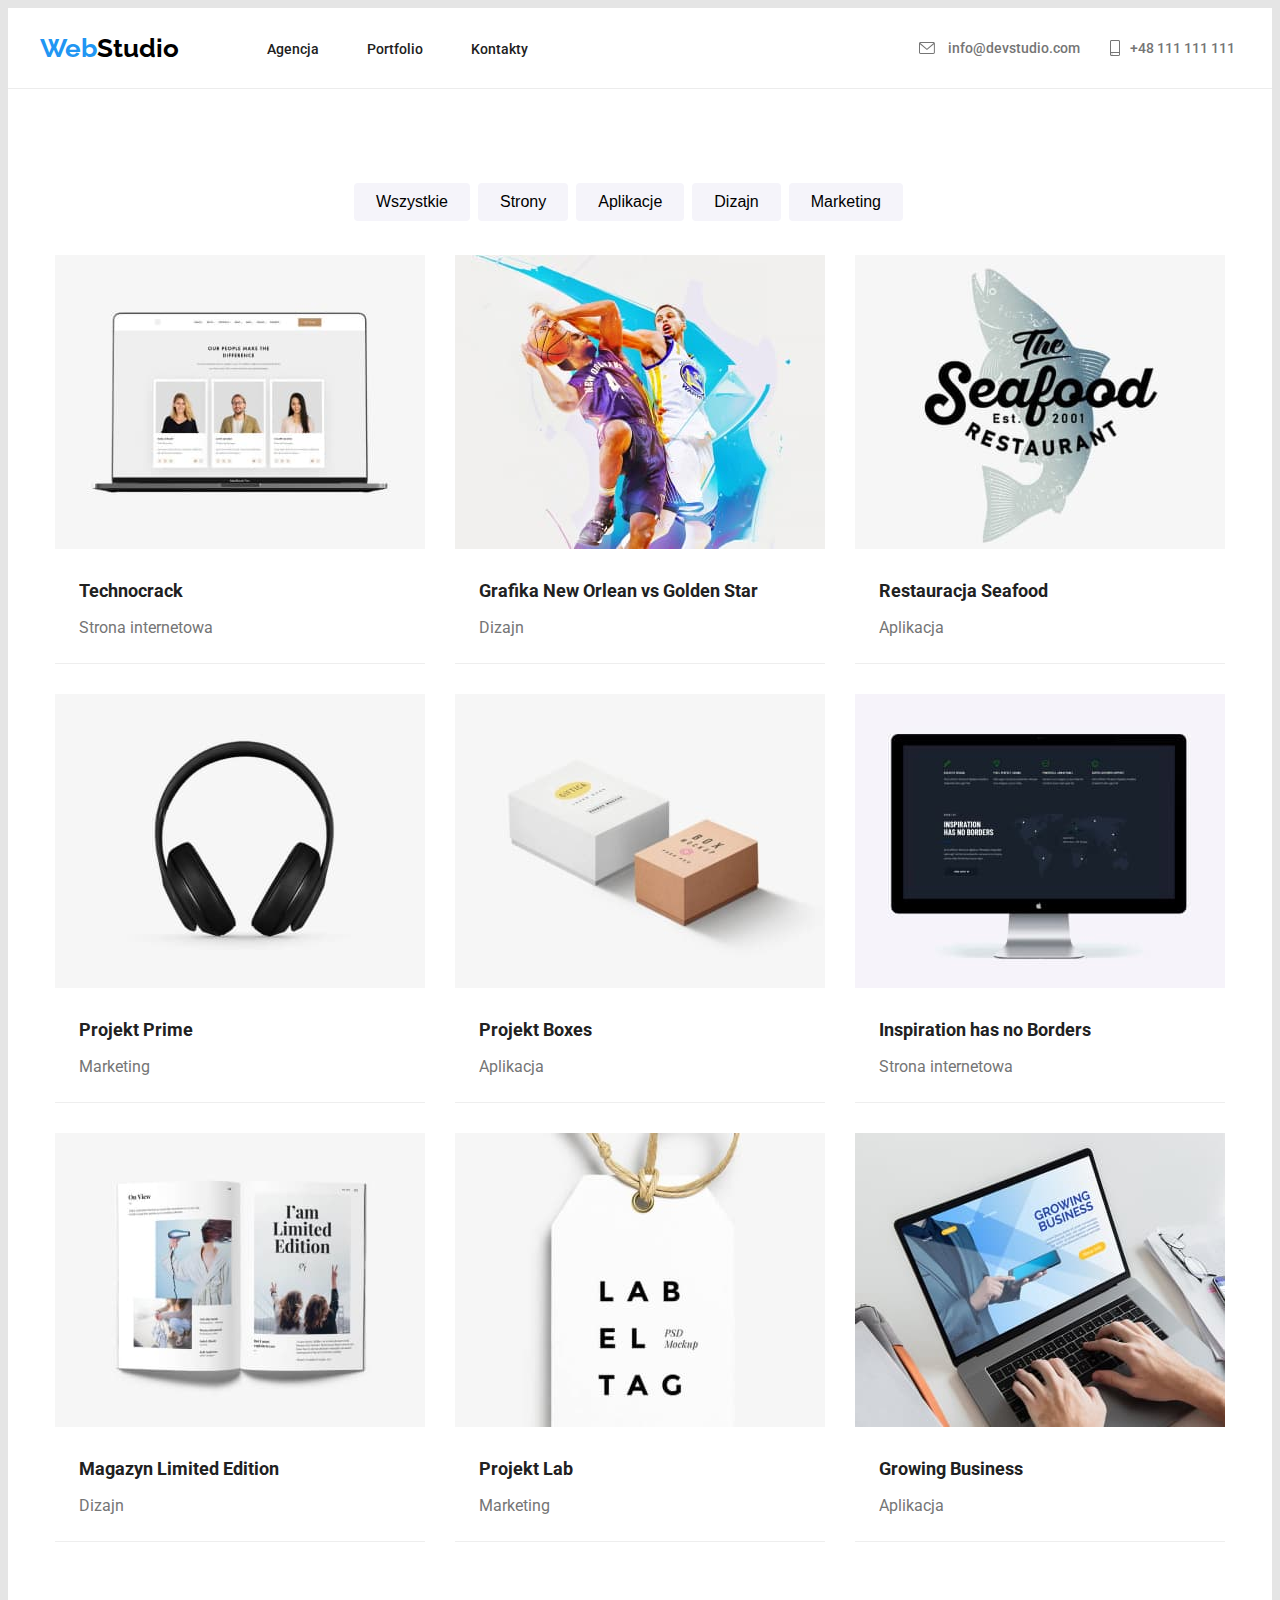
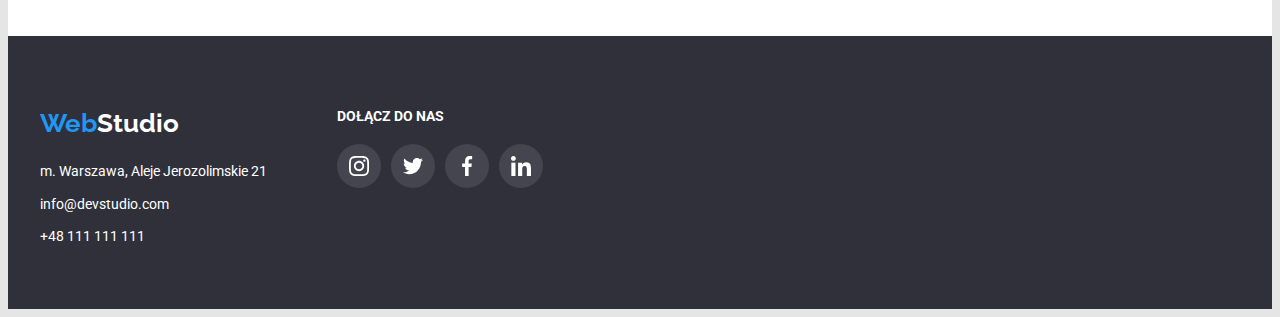
==== portfolio.html @ 3b5bdf41 "feat: init" ====
<!DOCTYPE html>
<html lang="pl">
  <head>
    <meta charset="utf-8" />
    <title>Homework2 - Portfolio</title>
    <link
      rel="stylesheet"
      href="https://cdnjs.cloudflare.com/ajax/libs/modern-normalize/1.1.0/modern-normalize.min.css"
      integrity="sha512-wpPYUAdjBVSE4KJnH1VR1HeZfpl1ub8YT/NKx4PuQ5NmX2tKuGu6U/JRp5y+Y8XG2tV+wKQpNHVUX03MfMFn9Q=="
      crossorigin="anonymous"
      referrerpolicy="no-referrer"
    />
    <link rel="preconnect" href="https://fonts.googleapis.com" />
    <link rel="preconnect" href="https://fonts.gstatic.com" crossorigin />
    <link
      href="https://fonts.googleapis.com/css2?family=Montserrat:wght@400;700&family=Raleway:wght@700&family=Roboto:wght@400;500;700;900&display=swap"
      rel="stylesheet"
    />
    <link href="./css/styles.css" rel="stylesheet" />
  </head>
  <body>
    <header class="navigation">
      <div class="navigate2 container">
        <a class="mainlogo2" href="./index.html"
          ><span class="main-web">Web</span>Studio</a
        >
        <nav class="nav-points2">
          <ul class="main-link2">
            <li><a class="link-header" href="./index.html">Agencja</a></li>
            <li>
              <a class="link-header" href="./portfolio.html">Portfolio</a>
            </li>
            <li><a class="link-header" href="#">Kontakty</a></li>
          </ul>
        </nav>
        <ul class="main-contact">
          <li class="mail-header">
            <svg class="klickme" width="16" height="12">
              <use href="./images/icons.svg#icon-envelope"></use>
            </svg>
            <a class="link-contact" href="mailto:info@devstudio.com"
              >info@devstudio.com</a
            >
          </li>
          <li class="phone-header">
            <svg class="klickme" width="10" height="16">
              <use href="./images/icons.svg#icon-smartphone"></use>
            </svg>
            <a class="link-contact" href="tel:48111111111">+48 111 111 111</a>
          </li>
        </ul>
      </div>
    </header>
    <main>
      <section class="section collection">
        <div class="works container">
          <ul class="buttons-portfolio">
            <li>
              <button class="button-portfolio" type="button">Wszystkie</button>
            </li>
            <li>
              <button class="button-portfolio" type="button">Strony</button>
            </li>
            <li>
              <button class="button-portfolio" type="button">Aplikacje</button>
            </li>
            <li>
              <button class="button-portfolio" type="button">Dizajn</button>
            </li>
            <li>
              <button class="button-portfolio" type="button">Marketing</button>
            </li>
          </ul>
          <ul class="card-set">
            <li class="card">
              <img
                src="./images/portfolio/portfolio-technocrack.jpg"
                alt="Ekran Laptopa"
                width="370"
                height="294"
              />
              <h3 class="subtitle">Technocrack</h3>
              <p class="description">Strona internetowa</p>
            </li>
            <li class="card">
              <img
                src="./images/portfolio/portfolio-neworlean.jpg"
                alt="Koszykarze"
                width="370"
                height="294"
              />
              <h3 class="subtitle">Grafika New Orlean vs Golden Star</h3>
              <p class="description">Dizajn</p>
            </li>
            <li class="card">
              <img
                src="./images/portfolio/portfolio-restaurant.jpg"
                alt="Logo restauracji"
                width="370"
                height="294"
              />
              <h3 class="subtitle">Restauracja Seafood</h3>
              <p class="description">Aplikacja</p>
            </li>
            <li class="card">
              <img
                src="./images/portfolio/portfolio-projektprime.jpg"
                alt="Ałuchawki bezprzewodowe"
                width="370"
                height="294"
              />
              <h3 class="subtitle">Projekt Prime</h3>
              <p class="description">Marketing</p>
            </li>
            <li class="card">
              <img
                src="./images/portfolio/portfolio-projectboxes.jpg"
                alt="Pudełka"
                width="370"
                height="294"
              />
              <h3 class="subtitle">Projekt Boxes</h3>
              <p class="description">Aplikacja</p>
            </li>
            <li class="card">
              <img
                src="./images/portfolio/portfolio-inspiration.jpg"
                alt="Ekran monitora"
                width="370"
                height="294"
              />
              <h3 class="subtitle">Inspiration has no Borders</h3>
              <p class="description">Strona internetowa</p>
            </li>
            <li class="card">
              <img
                src="./images/portfolio/portfolio-magazine.jpg"
                alt="Periodyk"
                width="370"
                height="294"
              />
              <h3 class="subtitle">Magazyn Limited Edition</h3>
              <p class="description">Dizajn</p>
            </li>
            <li class="card">
              <img
                src="./images/portfolio/portfolio-projektlab.jpg"
                alt="Zawieszka"
                width="370"
                height="294"
              />
              <h3 class="subtitle">Projekt Lab</h3>
              <p class="description">Marketing</p>
            </li>
            <li class="card">
              <img
                src="./images/portfolio/portfolio-growingbusiness.jpg"
                alt="Notebook"
                width="370"
                height="294"
              />
              <h3 class="subtitle">Growing Business</h3>
              <p class="description">Aplikacja</p>
            </li>
          </ul>
        </div>
      </section>
    </main>
    <footer class="contact-information">
      <div class="footer-block container">
        <address>
          <ul class="footer-info">
            <li class="footnote-1">
              <a class="footer-logo" href="#"
                ><span class="footer-web">Web</span>Studio</a
              >
            </li>
            <li class="footnote-2">
              <a
                class="footer-info footer-link"
                href="https://goo.gl/maps/q1RyGz1hN1sTiuzN9"
                target="_blank"
                >m. Warszawa, Aleje Jerozolimskie 21</a
              >
            </li>
            <li class="footnote-2">
              <a
                class="footer-info footer-mail"
                href="mailto:info@devstudio.com"
                >info@devstudio.com</a
              >
            </li>
            <li class="footnote-2">
              <a class="footer-info footer-phone" href="tel:48111111111"
                >+48 111 111 111</a
              >
            </li>
          </ul>
        </address>
        <div class="joinus">
          <h5 class="joinus-headline">Dołącz do Nas</h5>
          <ul class="icons">
            <li class="icons-items">
              <svg width="20" height="20">
                <use href="./images/icons.svg#icon-instagram-2"></use>
              </svg>
            </li>
            <li class="icons-items">
              <svg width="20" height="20">
                <use href="./images/icons.svg#icon-twitter-1"></use>
              </svg>
            </li>
            <li class="icons-items">
              <svg width="20" height="20">
                <use href="./images/icons.svg#icon-facebook-1"></use>
              </svg>
            </li>
            <li class="icons-items">
              <svg width="20" height="20">
                <use href="./images/icons.svg#icon-linkedin-1"></use>
              </svg>
            </li>
          </ul>
        </div>
      </div>
    </footer>
  </body>
</html>
---- css/styles.css ----
:root {
  --first-background-color: #e5e5e5;
  --second-background-color: #2f303a;
  --third-background-color: #f5f4fa;
  --alternative-font-family: "raleway";
  --alternative-color: #757575;
  --logo-web-color: #2196f3;
  --logo-main-color: #000000;
  --main-color: #212121;
  --secondary-color: #ffffff;
  --color-filler: #afb1b8;
}
body {
  font-family: "Roboto", sans-serif;
  background-color: var(--first-background-color);
  color: var(--main-color);
}

.navigation {
  background-color: var(--secondary-color);
  border-bottom: 1px solid #ececec;
}

.main-web {
  color: var(--logo-web-color);
  font-weight: 700;
  font-family: var(--alternative-font-family);
  font-size: 26px;
  line-height: 1.17;
  text-decoration: none;
}
.mainlogo {
  color: var(--logo-main-color);
  font-weight: 700;
  font-size: 26px;
  line-height: 1.17;
  font-family: var(--alternative-font-family);
  text-decoration: none;
}
.mainlogo:hover,
.mainlogo:focus {
  color: var(--logo-web-color);
}
.link-header {
  color: var(--main-color);
  font-weight: 500;
  font-size: 14px;
  line-height: 1.17;
  text-decoration: none;
}

.link-header:hover,
.link-header:focus {
  color: var(--logo-web-color);
}
.link-contact {
  color: var(--alternative-color);
  text-decoration: none;
  font-weight: 500;
  font-size: 14px;
  line-height: 1.17;
}
.link-contact2 {
  color: var(--alternative-color);
  text-decoration: none;
  font-weight: 500;
  font-size: 14px;
  line-height: 1.17;
  width: 110px;
}

.link-contact2:hover,
.link-contact2:focus {
  color: var(--logo-web-color);
}

.link-contact:hover,
.link-contact:focus {
  color: var(--logo-web-color);
}
.main {
  background-color: var(--secondary-color);
}
.main-page {
  background-color: var(--second-background-color);
  background-image: linear-gradient(
      0deg,
      rgba(47, 48, 58, 0.4) 0%,
      rgba(47, 48, 58, 0.4) 100%
    ),
    url("../images/header/Img-header.jpg");
  background-size: cover;
  background-position: center;
  background-repeat: no-repeat;

  max-width: 1600px;
  margin: 0 auto;
}
.main-heading {
  color: var(--secondary-color);
  font-weight: 900;
  font-size: 44px;
  line-height: 1.36;
  width: 696px;
  margin-top: 200px;
  margin-bottom: 30px;
  text-align: center;
}
.button-heading {
  background-color: var(--logo-web-color);
  color: var(--secondary-color);
  font-weight: 700;
  font-size: 16px;
  line-height: 1.87;
  cursor: pointer;
  border: 0px solid;
  border-radius: 4px;
  width: 200px;
  margin-top: 30px;
  margin-bottom: 200px;
  padding: 10px 41px 10px 42px;
}

.advantages-heading {
  margin-top: 30px;
  margin-bottom: 10px;
}

.advantages {
  color: var(--alternative-color);
  display: flex;
  flex-direction: column;
  font-size: 14px;
  line-height: 1.71;
  margin: 0;
}
.aboutus {
  width: 352px;
  margin-bottom: 50px;
  margin-top: 0;
}
.ourteam {
  background-color: var(--third-background-color);
}

.ourteam-headline {
  width: 209px;
  margin-bottom: 50px;
}
.last-name {
  font-weight: 500;
  font-size: 16px;
  line-height: 1.17;
  margin: 30px 99px 10px 99px;
}

.job-name {
  color: var(--alternative-color);
  font-size: 16px;
  line-height: 1.17;
  margin-top: 10px;
  margin-bottom: 16px;
}

.contact-information {
  background-color: var(--second-background-color);
  padding-top: 72px;
  padding-bottom: 60px;
}
.footer-logo {
  color: var(--secondary-color);
  font-family: var(--alternative-font-family);
  font-weight: 700;
  font-size: 26px;
  line-height: 1.17;
  font-style: normal;
  text-decoration: none;
  width: 145px;
}
.footer-logo:hover,
.footer-logo:focus {
  color: var(--logo-web-color);
}
.footer-web {
  color: var(--logo-web-color);
  font-family: var(--alternative-font-family);
  font-weight: 700;
  font-size: 26px;
  line-height: 1.17;
}
.footer-info {
  color: var(--secondary-color);
  text-decoration: none;
  font-family: "Roboto";
  font-style: normal;
  font-size: 14px;
  line-height: 1.71;
  margin: 0;
}
.footer-info:hover,
.footer-info:focus {
  color: var(--logo-web-color);
}
.button-portfolio {
  font-weight: 500;
  background-color: var(--third-background-color);
  font-size: 16px;
  line-height: 1.62;
  cursor: pointer;
  padding: 6px 22px;
  border: 0px solid;
  border-radius: 4px;
}

.button-portfolio:hover,
.button-portfolio:focus {
  font-weight: 500;
  font-size: 16px;
  line-height: 1.62;
  color: var(--secondary-color);
  background-color: var(--logo-web-color);
}
.subtitle {
  font-weight: 700;
  font-size: 18px;
  line-height: 2;
  width: 322px;
  padding-left: 24px;
  margin-top: 20px;
  margin-bottom: 4px;
}
.description {
  color: var(--alternative-color);
  font-size: 16px;
  line-height: 1.87;
  width: 322px;
  padding-left: 24px;
  margin-top: 0;
  margin-bottom: 20px;
}
.container {
  width: 1200px;
  margin: 0 auto;
}
ul {
  list-style-type: none;
  padding: 0;
}
.main-link {
  display: flex;
  justify-content: space-between;
  gap: 46px;
}
.ouradvantages {
  width: 1170px;
  display: flex;
  margin: 0 auto;
}

.adventages-list {
  display: flex;
  gap: 30px;
  margin: 0;
}
.adventages-item {
  width: 270px;
}
.advantages-heading {
  width: 270px;
}
.section {
  padding-top: 94px;
  padding-bottom: 94px;
}
.ourteam {
  display: flex;
}
.card-set {
  width: 1170px;
  display: flex;
  flex-wrap: wrap;
  gap: 30px;
  padding: 0;
  margin: 0;
}
.card {
  flex-basis: calc((100% - 2 * 30px) / 3);
  border-bottom: 1px solid #eeeeee;
}
.buttons-portfolio {
  width: 572px;
  display: flex;
  gap: 8px;
  margin-bottom: 34px;
  margin-top: 0;
}
.main-link2 {
  gap: 46px;
}

.section-aboutus {
  width: 1170px;
  margin: 0 auto;
  flex-wrap: wrap;
  justify-content: center;
}
.whatwedo {
  display: flex;
  gap: 30px;
  justify-content: center;
  margin: 0;
}
.examples {
  flex-basis: calc((100% - 2 * 30px) / 3);
}
.section-we {
  display: flex;
  flex-wrap: wrap;
  justify-content: center;
}
.ourteam {
  display: flex;
  flex-wrap: wrap;
  justify-content: center;
}
.leaders {
  display: flex;
  flex-wrap: wrap;
  justify-content: center;
  margin: 0 auto;
}
.workers {
  display: flex;
  width: 1170px;
  gap: 30px;
  margin: 0;
}
.workers-data {
  display: flex;
  flex-basis: calc((100% - 3 * 30px) / 4);
  flex-wrap: wrap;
  justify-content: center;
  box-shadow: 0px 1px 3px rgba(0, 0, 0, 0.12), 0px 1px 1px rgba(0, 0, 0, 0.14),
    0px 2px 1px rgba(0, 0, 0, 0.2);
  border-radius: 0px 0px 4px 4px;
  background-color: var(--secondary-color);
}
.collection {
  display: flex;
  flex-wrap: wrap;
  justify-content: center;
}
.works {
  display: flex;
  flex-wrap: wrap;
  justify-content: center;
}
.navigate {
  display: flex;
  flex-wrap: wrap;
  align-items: center;
  flex-wrap: wrap;
  margin: 0 auto;
  justify-content: space-between;
  height: 80px;
}

.navigate2 {
  display: flex;
  flex-wrap: wrap;
  align-items: center;
  flex-wrap: wrap;
  justify-content: space-between;
  height: 80px;
}

.main-contact {
  display: flex;
  gap: 30px;
  align-items: center;
}
.general {
  display: flex;
  align-items: center;
  flex-direction: column;
  margin: 0 auto;
}

.main-link2 {
  width: 261px;
  display: flex;
  justify-content: space-between;
}
.mainlogo2 {
  color: var(--logo-main-color);
  font-weight: 700;
  font-size: 26px;
  line-height: 1.17;
  font-family: var(--alternative-font-family);
  text-decoration: none;
}
.nav-points {
  display: flex;
  flex: 1;
  padding-left: 93px;
}
.nav-points2 {
  display: flex;
  flex: 1;
  padding-left: 88px;
}
.ourassets {
  padding-bottom: 0;
}

.footnote-1 {
  padding-bottom: 20px;
}
.footnote-2:not(:last-child) {
  padding-bottom: 9px;
}
.mail-header {
  width: 161px;
  display: flex;
  align-items: center;
  gap: 10px;
  justify-content: space-between;
}
.phone-header {
  width: 130px;
  display: flex;
  gap: 10px;
  align-items: center;
}
.feature {
  display: flex;
  justify-content: center;
  background-color: var(--third-background-color);
  border-radius: 4px;
}
.socials {
  display: flex;
  width: 206px;
  gap: 10px;
  margin-bottom: 18px;
}
.our-clients {
  width: 1170px;
  background-color: var(--secondary-color);
  display: flex;
  justify-content: space-between;
  margin: 0 auto;
}
h2 {
  font-weight: 700;
  font-size: 36px;
  line-height: 1.17;
}
h5 {
  font-weight: 700;
  font-size: 14px;
  line-height: 1.17;
}
.logo {
  display: flex;
  flex-wrap: wrap;
  justify-content: center;
  margin: 0 auto;
}
.examples {
  display: flex;
  gap: 30px;
  margin: 0;
}
.examples-items {
  fill: var(--color-filler);
  width: 170px;
  border: 1px solid #afb1b8;
  border-radius: 4px;
  display: flex;
  justify-content: center;
}
.ourclients-headline {
  margin-top: 0;
  margin-bottom: 50px;
}
.joinus-headline {
  width: 113px;
  text-transform: uppercase;
  color: var(--secondary-color);
  margin: 0;
}
.footer-block {
  display: flex;
  gap: 70px;
}
.joinus {
  display: flex;
  width: 206px;
  flex-direction: column;
  gap: 20px;
}
.icons {
  display: flex;
  margin: 0;
  gap: 10px;
}
.card:hover {
  box-shadow: 0px 1px 3px rgba(0, 0, 0, 0.12), 0px 1px 1px rgba(0, 0, 0, 0.14),
    0px 2px 1px rgba(0, 0, 0, 0.2);
  border-radius: 0px 0px 4px 4px;
}
.button-portfolio:hover,
.button-portfolio:focus {
  box-shadow: 0px 3px 1px rgba(0, 0, 0, 0.1), 0px 1px 2px rgba(0, 0, 0, 0.08),
    0px 2px 2px rgba(0, 0, 0, 0.12);
  border-radius: 4px;
}
.mail-header:hover svg {
  fill: var(--logo-web-color);
}
.phone-header:hover svg {
  fill: var(--logo-web-color);
}
.examples-items:hover svg {
  fill: var(--logo-web-color);
  border: 1px solid var(--logo-web-color);
}
.klickme {
  fill: #757575;
}
.icons-items {
  display: flex;
  width: 44px;
  height: 44px;
  border: 1px;
  border-radius: 50%;
  align-items: center;
  justify-content: center;
  fill: white;
  background-color: rgba(255, 255, 255, 0.1);
}

.icons-items:hover {
  background-color: var(--logo-web-color);
}
.media-icons {
  fill: #afb1b8;
  width: 44px;
  height: 44px;
  border: 1px;
  border-radius: 50%;
  align-items: center;
  justify-content: center;
}
.media-icons:hover {
  background-color: #2196f3;
  fill: var(--secondary-color);
}
.media-icons {
  display: flex;
  fill: #afb1b8;
  width: 44px;
  height: 44px;
  border: 1px;
  border-radius: 50%;
  align-items: center;
  justify-content: center;
}
main {
  background-color: var(--secondary-color);
}
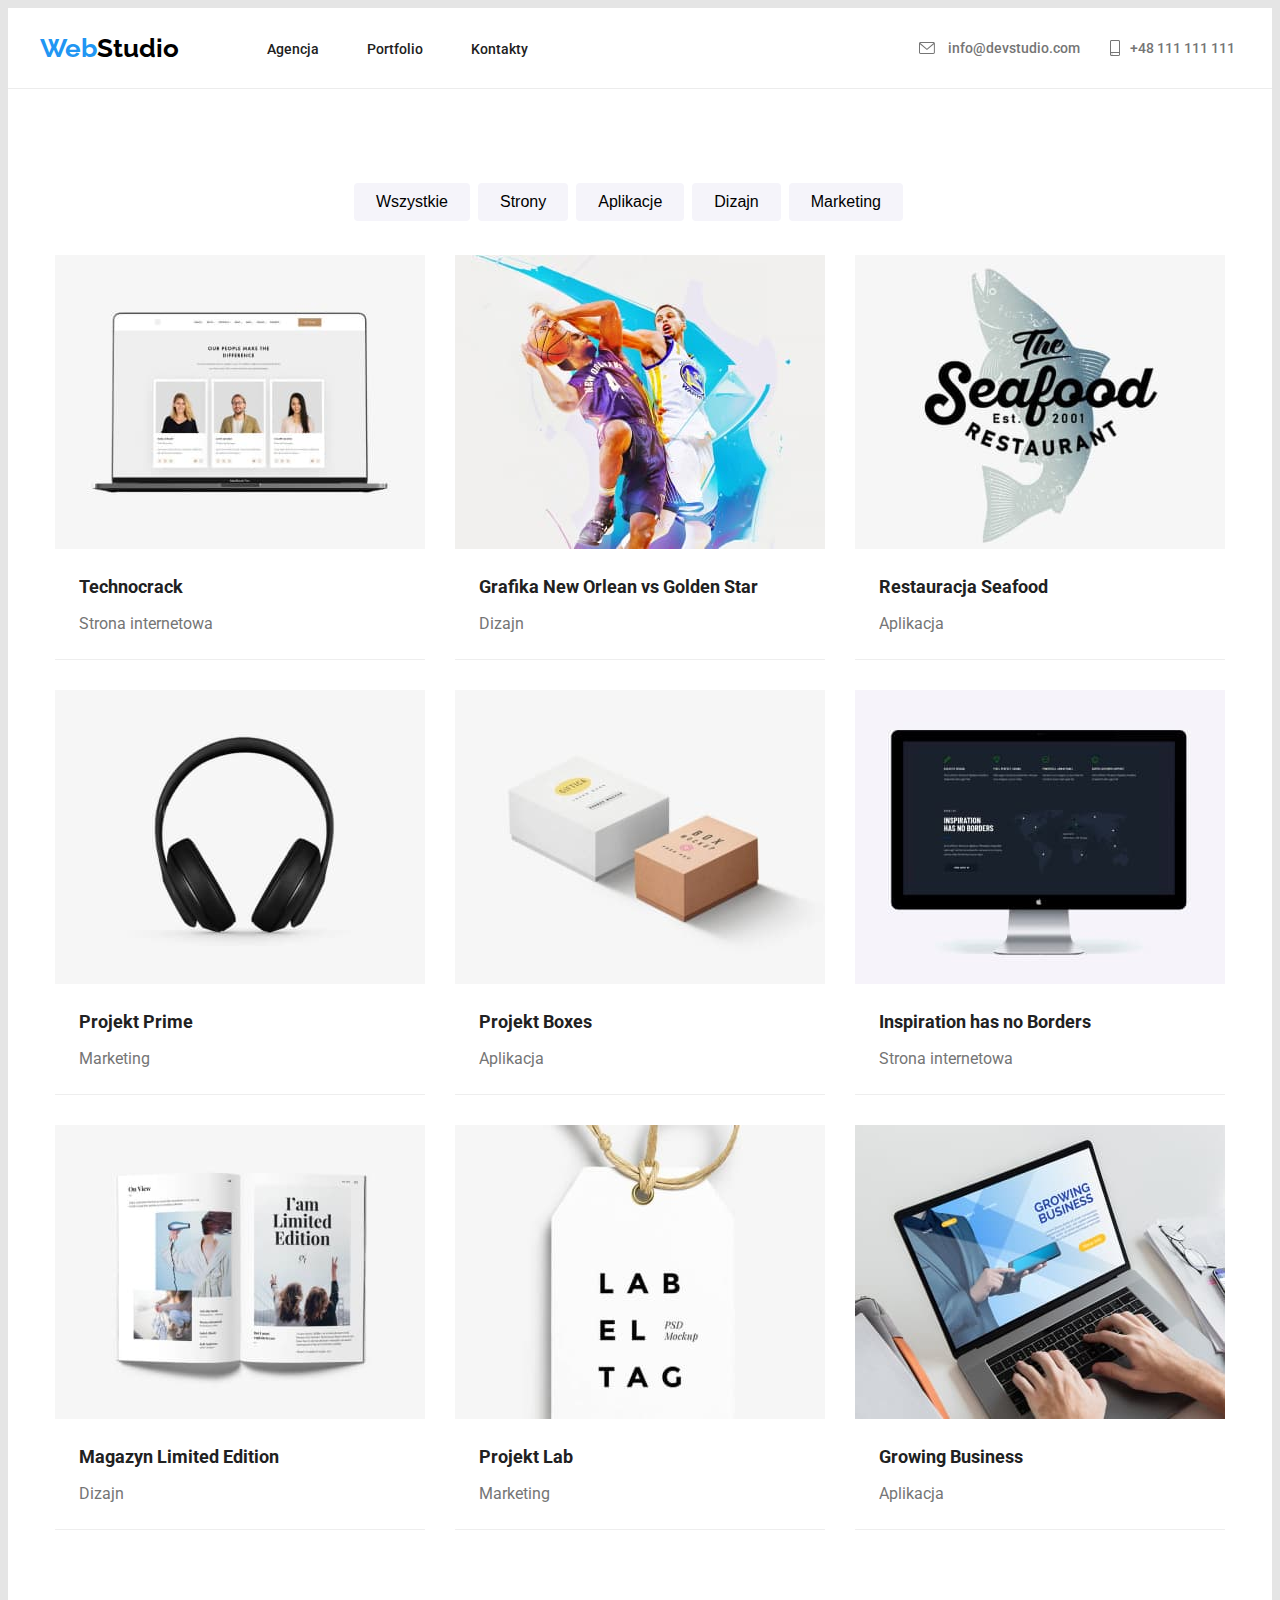
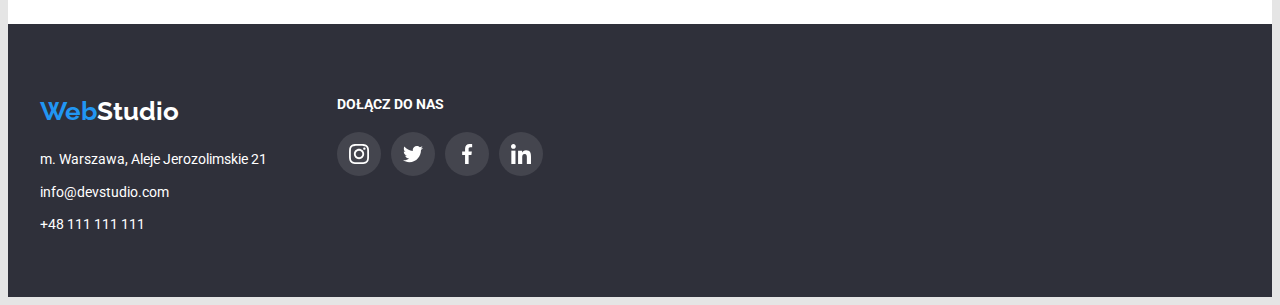
==== commit 71fb641e: "overflow added" ====
--- a/portfolio.html
+++ b/portfolio.html
@@ -73,92 +73,182 @@
           </ul>
           <ul class="card-set">
             <li class="card">
-              <img
-                src="./images/portfolio/portfolio-technocrack.jpg"
-                alt="Ekran Laptopa"
-                width="370"
-                height="294"
-              />
+              <div class="box">
+                <img
+                  src="./images/portfolio/portfolio-technocrack.jpg"
+                  alt="Ekran Laptopa"
+                  width="370"
+                  height="294"
+                />
+                <div class="overlay-card">
+                  <p>
+                    Technocrack jest popularną platformą wykorzystywaną do
+                    rozpowszechniania koronawirusa. Firmy wykorzystują tę
+                    platformę do celów szkiegowskich i ataków na
+                    niezabezpieczone serwery konkurencji
+                  </p>
+                </div>
+              </div>
               <h3 class="subtitle">Technocrack</h3>
               <p class="description">Strona internetowa</p>
             </li>
             <li class="card">
-              <img
-                src="./images/portfolio/portfolio-neworlean.jpg"
-                alt="Koszykarze"
-                width="370"
-                height="294"
-              />
+              <div class="box">
+                <img
+                  src="./images/portfolio/portfolio-neworlean.jpg"
+                  alt="Koszykarze"
+                  width="370"
+                  height="294"
+                />
+                <div class="overlay-card">
+                  <p>
+                    Technocrack jest popularną platformą wykorzystywaną do
+                    rozpowszechniania koronawirusa. Firmy wykorzystują tę
+                    platformę do celów szkiegowskich i ataków na
+                    niezabezpieczone serwery konkurencji
+                  </p>
+                </div>
+              </div>
               <h3 class="subtitle">Grafika New Orlean vs Golden Star</h3>
               <p class="description">Dizajn</p>
             </li>
             <li class="card">
-              <img
-                src="./images/portfolio/portfolio-restaurant.jpg"
-                alt="Logo restauracji"
-                width="370"
-                height="294"
-              />
+              <div class="box">
+                <img
+                  src="./images/portfolio/portfolio-restaurant.jpg"
+                  alt="Logo restauracji"
+                  width="370"
+                  height="294"
+                />
+                <div class="overlay-card">
+                  <p>
+                    Technocrack jest popularną platformą wykorzystywaną do
+                    rozpowszechniania koronawirusa. Firmy wykorzystują tę
+                    platformę do celów szkiegowskich i ataków na
+                    niezabezpieczone serwery konkurencji
+                  </p>
+                </div>
+              </div>
               <h3 class="subtitle">Restauracja Seafood</h3>
               <p class="description">Aplikacja</p>
             </li>
             <li class="card">
-              <img
-                src="./images/portfolio/portfolio-projektprime.jpg"
-                alt="Ałuchawki bezprzewodowe"
-                width="370"
-                height="294"
-              />
+              <div class="box">
+                <img
+                  src="./images/portfolio/portfolio-projektprime.jpg"
+                  alt="Ałuchawki bezprzewodowe"
+                  width="370"
+                  height="294"
+                />
+                <div class="overlay-card">
+                  <p>
+                    Technocrack jest popularną platformą wykorzystywaną do
+                    rozpowszechniania koronawirusa. Firmy wykorzystują tę
+                    platformę do celów szkiegowskich i ataków na
+                    niezabezpieczone serwery konkurencji
+                  </p>
+                </div>
+              </div>
               <h3 class="subtitle">Projekt Prime</h3>
               <p class="description">Marketing</p>
             </li>
             <li class="card">
-              <img
-                src="./images/portfolio/portfolio-projectboxes.jpg"
-                alt="Pudełka"
-                width="370"
-                height="294"
-              />
+              <div class="box">
+                <img
+                  src="./images/portfolio/portfolio-projectboxes.jpg"
+                  alt="Pudełka"
+                  width="370"
+                  height="294"
+                />
+                <div class="overlay-card">
+                  <p>
+                    Technocrack jest popularną platformą wykorzystywaną do
+                    rozpowszechniania koronawirusa. Firmy wykorzystują tę
+                    platformę do celów szkiegowskich i ataków na
+                    niezabezpieczone serwery konkurencji
+                  </p>
+                </div>
+              </div>
               <h3 class="subtitle">Projekt Boxes</h3>
               <p class="description">Aplikacja</p>
             </li>
             <li class="card">
-              <img
-                src="./images/portfolio/portfolio-inspiration.jpg"
-                alt="Ekran monitora"
-                width="370"
-                height="294"
-              />
+              <div class="box">
+                <img
+                  src="./images/portfolio/portfolio-inspiration.jpg"
+                  alt="Ekran monitora"
+                  width="370"
+                  height="294"
+                />
+                <div class="overlay-card">
+                  <p>
+                    Technocrack jest popularną platformą wykorzystywaną do
+                    rozpowszechniania koronawirusa. Firmy wykorzystują tę
+                    platformę do celów szkiegowskich i ataków na
+                    niezabezpieczone serwery konkurencji
+                  </p>
+                </div>
+              </div>
               <h3 class="subtitle">Inspiration has no Borders</h3>
               <p class="description">Strona internetowa</p>
             </li>
             <li class="card">
-              <img
-                src="./images/portfolio/portfolio-magazine.jpg"
-                alt="Periodyk"
-                width="370"
-                height="294"
-              />
+              <div class="box">
+                <img
+                  src="./images/portfolio/portfolio-magazine.jpg"
+                  alt="Periodyk"
+                  width="370"
+                  height="294"
+                />
+                <div class="overlay-card">
+                  <p>
+                    Technocrack jest popularną platformą wykorzystywaną do
+                    rozpowszechniania koronawirusa. Firmy wykorzystują tę
+                    platformę do celów szkiegowskich i ataków na
+                    niezabezpieczone serwery konkurencji
+                  </p>
+                </div>
+              </div>
               <h3 class="subtitle">Magazyn Limited Edition</h3>
               <p class="description">Dizajn</p>
             </li>
             <li class="card">
-              <img
-                src="./images/portfolio/portfolio-projektlab.jpg"
-                alt="Zawieszka"
-                width="370"
-                height="294"
-              />
+              <div class="box">
+                <img
+                  src="./images/portfolio/portfolio-projektlab.jpg"
+                  alt="Zawieszka"
+                  width="370"
+                  height="294"
+                />
+                <div class="overlay-card">
+                  <p>
+                    Technocrack jest popularną platformą wykorzystywaną do
+                    rozpowszechniania koronawirusa. Firmy wykorzystują tę
+                    platformę do celów szkiegowskich i ataków na
+                    niezabezpieczone serwery konkurencji
+                  </p>
+                </div>
+              </div>
               <h3 class="subtitle">Projekt Lab</h3>
               <p class="description">Marketing</p>
             </li>
             <li class="card">
-              <img
-                src="./images/portfolio/portfolio-growingbusiness.jpg"
-                alt="Notebook"
-                width="370"
-                height="294"
-              />
+              <div class="box">
+                <img
+                  src="./images/portfolio/portfolio-growingbusiness.jpg"
+                  alt="Notebook"
+                  width="370"
+                  height="294"
+                />
+                <div class="overlay-card">
+                  <p>
+                    Technocrack jest popularną platformą wykorzystywaną do
+                    rozpowszechniania koronawirusa. Firmy wykorzystują tę
+                    platformę do celów szkiegowskich i ataków na
+                    niezabezpieczone serwery konkurencji
+                  </p>
+                </div>
+              </div>
               <h3 class="subtitle">Growing Business</h3>
               <p class="description">Aplikacja</p>
             </li>
--- a/css/styles.css
+++ b/css/styles.css
@@ -36,6 +36,8 @@
   line-height: 1.17;
   font-family: var(--alternative-font-family);
   text-decoration: none;
+  transition-duration: 250ms;
+  transition-timing-function: cubic-bezier(0.4, 0, 0.2, 1);
 }
 .mainlogo:hover,
 .mainlogo:focus {
@@ -47,6 +49,8 @@
   font-size: 14px;
   line-height: 1.17;
   text-decoration: none;
+  transition-duration: 250ms;
+  transition-timing-function: cubic-bezier(0.4, 0, 0.2, 1);
 }
 
 .link-header:hover,
@@ -59,6 +63,8 @@
   font-weight: 500;
   font-size: 14px;
   line-height: 1.17;
+  transition-duration: 250ms;
+  transition-timing-function: cubic-bezier(0.4, 0, 0.2, 1);
 }
 .link-contact2 {
   color: var(--alternative-color);
@@ -67,6 +73,8 @@
   font-size: 14px;
   line-height: 1.17;
   width: 110px;
+  transition-duration: 250ms;
+  transition-timing-function: cubic-bezier(0.4, 0, 0.2, 1);
 }
 
 .link-contact2:hover,
@@ -92,7 +100,6 @@
   background-size: cover;
   background-position: center;
   background-repeat: no-repeat;
-
   max-width: 1600px;
   margin: 0 auto;
 }
@@ -176,6 +183,8 @@
   font-style: normal;
   text-decoration: none;
   width: 145px;
+  transition-duration: 250ms;
+  transition-timing-function: cubic-bezier(0.4, 0, 0.2, 1);
 }
 .footer-logo:hover,
 .footer-logo:focus {
@@ -196,6 +205,8 @@
   font-size: 14px;
   line-height: 1.71;
   margin: 0;
+  transition-duration: 250ms;
+  transition-timing-function: cubic-bezier(0.4, 0, 0.2, 1);
 }
 .footer-info:hover,
 .footer-info:focus {
@@ -210,6 +221,8 @@
   padding: 6px 22px;
   border: 0px solid;
   border-radius: 4px;
+  transition-duration: 250ms;
+  transition-timing-function: cubic-bezier(0.4, 0, 0.2, 1);
 }
 
 .button-portfolio:hover,
@@ -286,13 +299,18 @@
 .card {
   flex-basis: calc((100% - 2 * 30px) / 3);
   border-bottom: 1px solid #eeeeee;
-}
+  transition-duration: 250ms;
+  transition-timing-function: cubic-bezier(0.4, 0, 0.2, 1);
+}
+
 .buttons-portfolio {
   width: 572px;
   display: flex;
   gap: 8px;
   margin-bottom: 34px;
   margin-top: 0;
+  transition-duration: 250ms;
+  transition-timing-function: cubic-bezier(0.4, 0, 0.2, 1);
 }
 .main-link2 {
   gap: 46px;
@@ -479,6 +497,8 @@
   border-radius: 4px;
   display: flex;
   justify-content: center;
+  transition-duration: 250ms;
+  transition-timing-function: cubic-bezier(0.4, 0, 0.2, 1);
 }
 .ourclients-headline {
   margin-top: 0;
@@ -516,7 +536,8 @@
     0px 2px 2px rgba(0, 0, 0, 0.12);
   border-radius: 4px;
 }
-.mail-header:hover svg {
+.mail-header:hover svg,
+.mail-header:focus svg {
   fill: var(--logo-web-color);
 }
 .phone-header:hover svg {
@@ -539,12 +560,15 @@
   justify-content: center;
   fill: white;
   background-color: rgba(255, 255, 255, 0.1);
+  transition-duration: 250ms;
+  transition-timing-function: cubic-bezier(0.4, 0, 0.2, 1);
 }
 
 .icons-items:hover {
   background-color: var(--logo-web-color);
 }
 .media-icons {
+  display: flex;
   fill: #afb1b8;
   width: 44px;
   height: 44px;
@@ -552,21 +576,104 @@
   border-radius: 50%;
   align-items: center;
   justify-content: center;
+  transition-duration: 250ms;
+  transition-timing-function: cubic-bezier(0.4, 0, 0.2, 1);
 }
 .media-icons:hover {
   background-color: #2196f3;
   fill: var(--secondary-color);
 }
-.media-icons {
-  display: flex;
-  fill: #afb1b8;
-  width: 44px;
-  height: 44px;
-  border: 1px;
-  border-radius: 50%;
-  align-items: center;
-  justify-content: center;
-}
+
 main {
   background-color: var(--secondary-color);
 }
+
+.is-hidden {
+  pointer-events: none;
+  visibility: hidden;
+  opacity: 0;
+  transition-property: visibility, opacity;
+  transition-duration: 5s;
+}
+
+.modal {
+  position: absolute;
+  width: 528px;
+  height: 581px;
+  background: #ffffff;
+  box-shadow: 0px 1px 3px rgba(0, 0, 0, 0.12), 0px 1px 1px rgba(0, 0, 0, 0.14),
+    0px 2px 1px rgba(0, 0, 0, 0.2);
+  border-radius: 4px;
+  opacity: 1;
+  visibility: visible;
+}
+.close-btn {
+  position: absolute;
+  cursor: pointer;
+  width: 30px;
+  height: 30px;
+  left: 490px;
+  top: 8px;
+  background: #ffffff;
+  border: 1px solid rgba(0, 0, 0, 0.1);
+  border-radius: 50%;
+}
+.ex {
+  position: absolute;
+  left: 22.23%;
+  top: 16.67%;
+}
+.backdrop {
+  position: absolute;
+  display: flex;
+  justify-content: center;
+  align-items: center;
+  width: 100vw;
+  height: 100vh;
+  left: 5px;
+  top: 0px;
+  background: rgba(0, 0, 0, 0.2);
+}
+.label {
+  width: 370px;
+  height: 70px;
+  color: var(--secondary-color);
+  font-weight: 700;
+  font-size: 14px;
+  line-height: 1.17;
+  text-transform: uppercase;
+  background-color: rgba(47, 48, 58, 0.8);
+  display: flex;
+  position: absolute;
+  bottom: 0;
+  justify-content: center;
+  align-items: center;
+}
+.aboutus-img {
+  position: relative;
+  width: 370px;
+  height: 294px;
+}
+.overlay-card {
+  position: absolute;
+  width: 370px;
+  height: 294px;
+  padding: 49px 45px 49px 24px;
+  background-color: rgba(33, 150, 243, 0.9);
+  font-weight: 400;
+  font-size: 18px;
+  color: var(--secondary-color);
+  top: 0;
+  left: 0;
+  transform: translateY(100%);
+  transition: transform 250ms ease;
+}
+.card:hover .overlay-card {
+  transform: translatey(0);
+}
+.box {
+  position: relative;
+  width: 370px;
+  height: 294px;
+  overflow: hidden;
+}
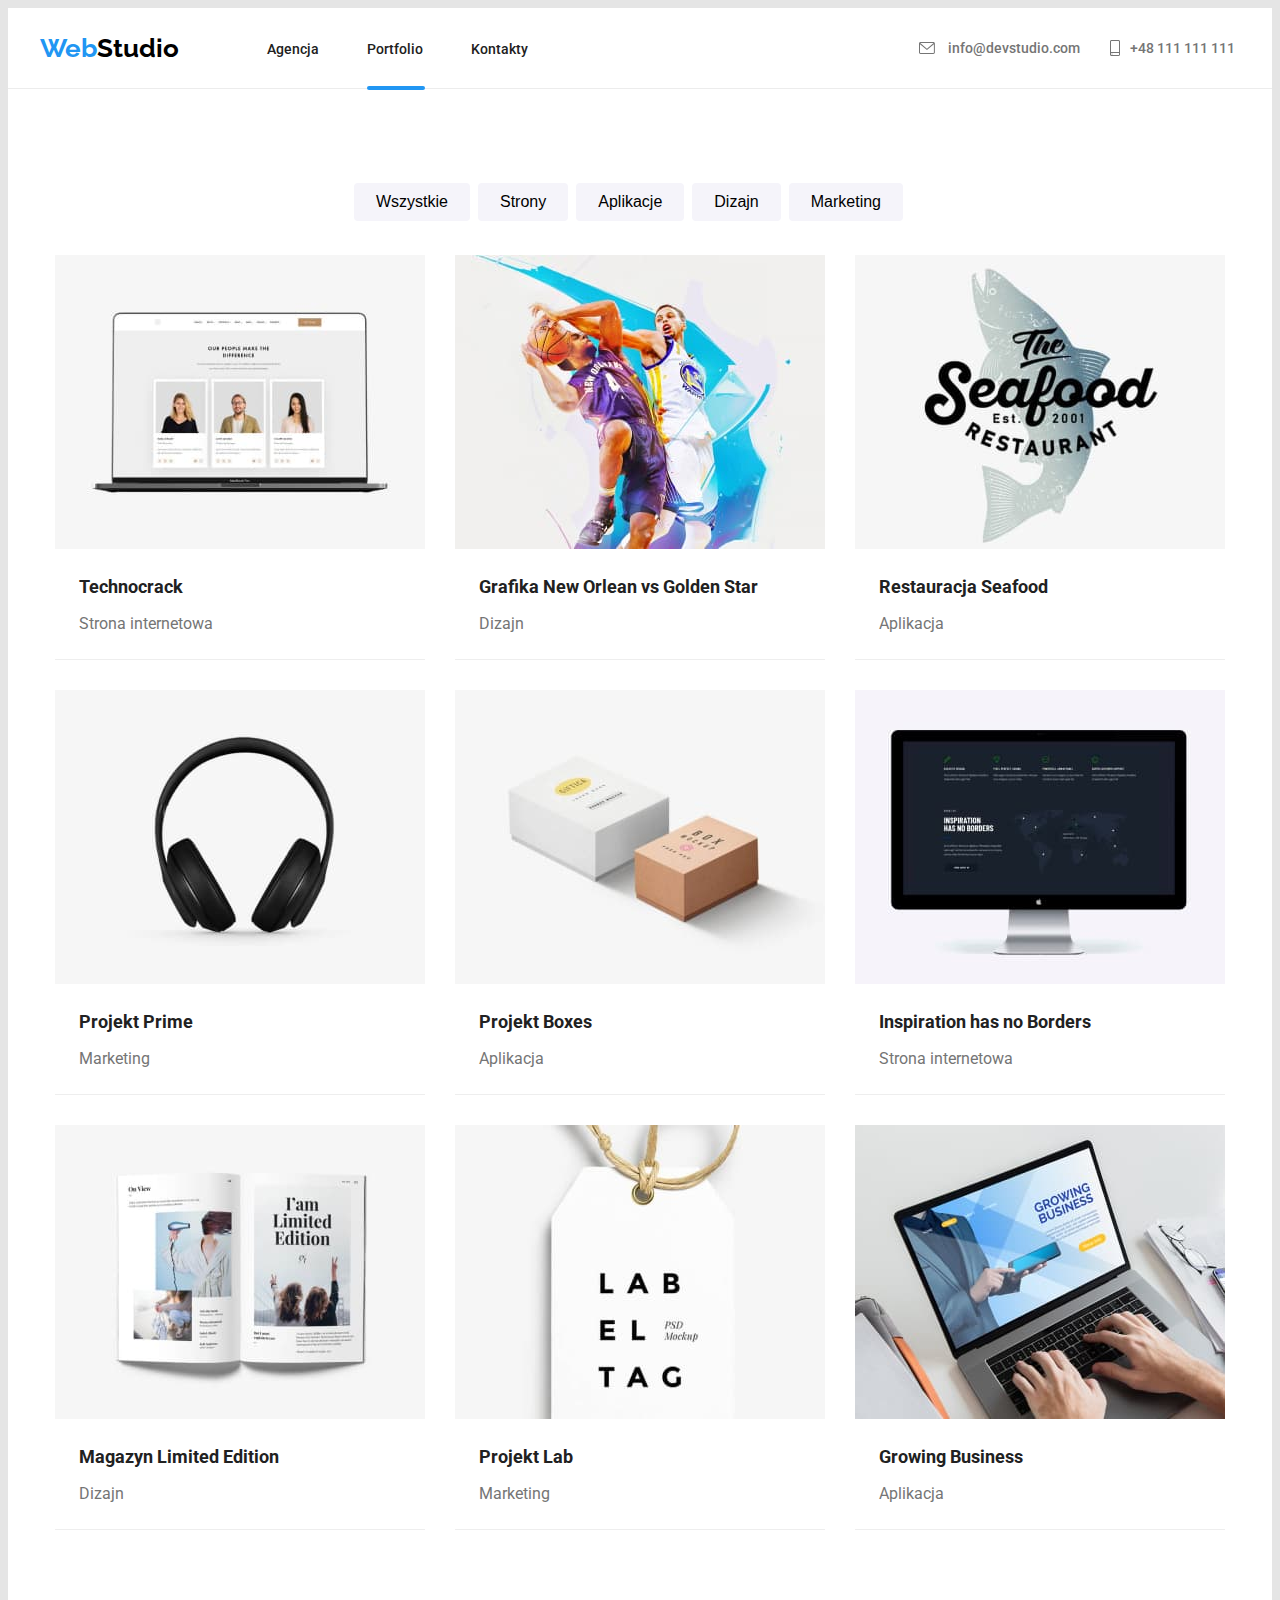
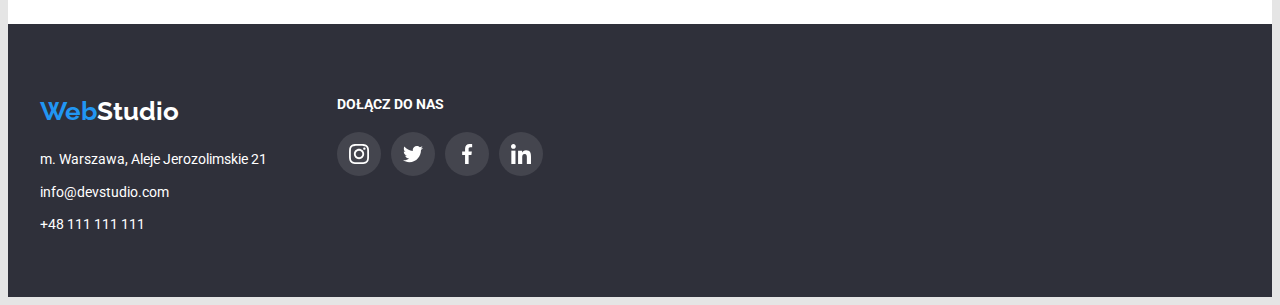
==== commit 8165ab75: "added tranformations" ====
--- a/portfolio.html
+++ b/portfolio.html
@@ -28,7 +28,9 @@
           <ul class="main-link2">
             <li><a class="link-header" href="./index.html">Agencja</a></li>
             <li>
-              <a class="link-header" href="./portfolio.html">Portfolio</a>
+              <a class="link-header portfolio" href="./portfolio.html"
+                >Portfolio</a
+              >
             </li>
             <li><a class="link-header" href="#">Kontakty</a></li>
           </ul>
--- a/css/styles.css
+++ b/css/styles.css
@@ -592,8 +592,9 @@
   pointer-events: none;
   visibility: hidden;
   opacity: 0;
-  transition-property: visibility, opacity;
-  transition-duration: 5s;
+  transition-property: visibility, opacity, transform;
+  transition-duration: 3s;
+  transform: scale(0);
 }
 
 .modal {
@@ -606,6 +607,7 @@
   border-radius: 4px;
   opacity: 1;
   visibility: visible;
+  transform: scale(1);
 }
 .close-btn {
   position: absolute;
@@ -648,6 +650,7 @@
   bottom: 0;
   justify-content: center;
   align-items: center;
+  z-index: 1;
 }
 .aboutus-img {
   position: relative;
@@ -677,3 +680,32 @@
   height: 294px;
   overflow: hidden;
 }
+.agency::after {
+  content: "";
+  display: block;
+  position: absolute;
+  width: 53px;
+  height: 4px;
+  background-color: var(--logo-web-color);
+  border-radius: 2px;
+  margin-top: 28px;
+}
+
+.agency {
+  position: relative;
+  justify-content: end;
+}
+.portfolio {
+  position: relative;
+  justify-content: end;
+}
+.portfolio::after {
+  content: "";
+  display: block;
+  position: absolute;
+  width: 58px;
+  height: 4px;
+  background-color: var(--logo-web-color);
+  border-radius: 2px;
+  margin-top: 28px;
+}
